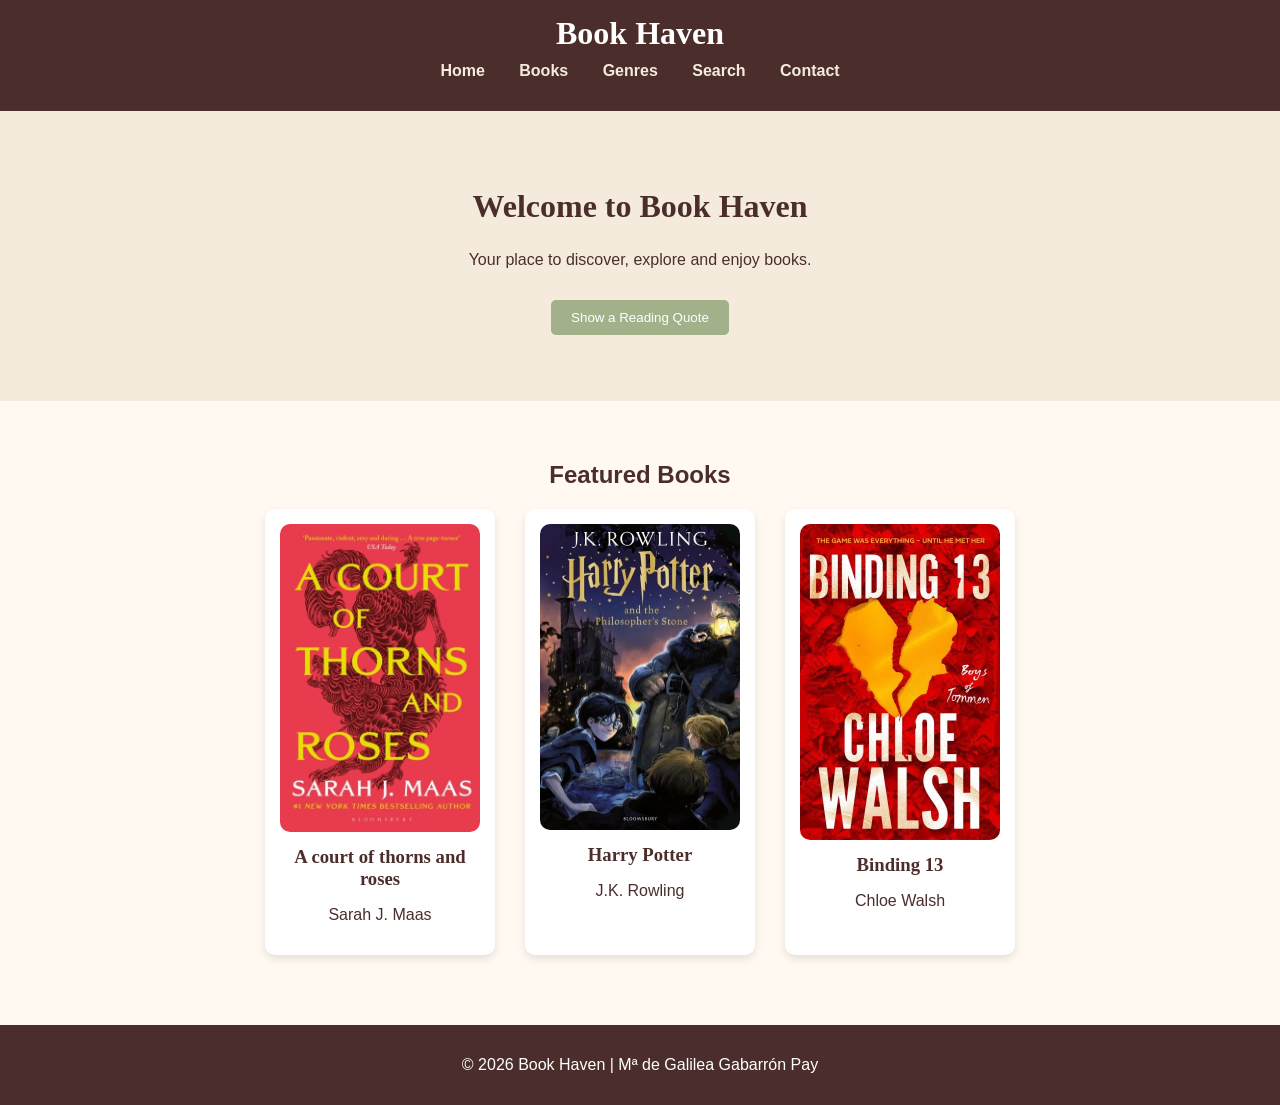
==== index.html @ 888a3313 "Add files via upload" ====
<!DOCTYPE html>
<html lang="en">
<head>
    <meta charset="UTF-8">
    <meta name="viewport" content="width=device-width, initial-scale=1.0">

    <title>Book Haven - Home</title>
    <meta name="description" content="Discover amazing books, explore genres and find your next favorite read at Book Haven.">

    <link rel="stylesheet" href="style.css">
</head>

<body>

    <header>
        <h1>Book Haven</h1>
        <nav>
            <ul>
                <li><a href="index.html">Home</a></li>
                <li><a href="books.html">Books</a></li>
                <li><a href="genres.html">Genres</a></li>
                <li><a href="search.html">Search</a></li>
                <li><a href="contact.html">Contact</a></li>
            </ul>
        </nav>
    </header>

    <section class="hero">
        <h2>Welcome to Book Haven</h2>
        <p>Your place to discover, explore and enjoy books.</p>
        <button onclick="showQuote()">Show a Reading Quote</button>
        <p id="quote"></p>
    </section>

    <section class="featured">
        <h2>Featured Books</h2>

        <div class="book-container">

            <div class="book">
                <img src="images/book1.jpg" alt="Book cover">
                <h3>A court of thorns and roses</h3>
                <p>Sarah J. Maas</p>
            </div>

            <div class="book">
                <img src="images/book2.webp" alt="Book cover">
                <h3>Harry Potter</h3>
                <p>J.K. Rowling</p>
            </div>

            <div class="book">
                <img src="images/book3.webp" alt="Book cover">
                <h3>Binding 13</h3>
                <p>Chloe Walsh</p>
            </div>

        </div>
    </section>

    <footer>
        <p>© 2026 Book Haven | Mª de Galilea Gabarrón Pay</p>
    </footer>

    <script src="script.js"></script>

</body>
</html>
---- style.css ----
body {
    margin: 0;
    font-family: Arial, sans-serif;
    background-color: #FFF9F2;
    color: #4B2E2B;
}

header {
    background-color: #4B2E2B;
    color: white;
    padding: 15px;
    text-align: center;
}

header h1 {
    margin: 0;
    font-family: Georgia, serif;
}

nav ul {
    list-style: none;
    padding: 0;
    margin-top: 10px;
}

nav ul li {
    display: inline;
    margin: 0 15px;
}

nav ul li a {
    text-decoration: none;
    color: #F5EBDD;
    font-weight: bold;
}

nav ul li a:hover {
    color: #D4A373;
}

.hero {
    text-align: center;
    padding: 50px;
    background-color: #F5EBDD;
}

.hero h2 {
    font-family: Georgia, serif;
    font-size: 32px;
}

.hero button {
    background-color: #A3B18A;
    color: white;
    border: none;
    padding: 10px 20px;
    margin-top: 15px;
    cursor: pointer;
    border-radius: 5px;
}

.hero button:hover {
    background-color: #588157;
}

.featured {
    padding: 40px;
    text-align: center;
}

.book-container {
    display: flex;
    justify-content: center;
    gap: 30px;
    flex-wrap: wrap;
}

.book {
    background-color: white;
    padding: 15px;
    border-radius: 10px;
    width: 200px;
    box-shadow: 0 4px 8px rgba(0, 0, 0, 0.1);
}

.book img {
    width: 100%;
    border-radius: 10px;
}

.book h3 {
    margin: 10px 0 5px 0;
    font-family: Georgia, serif;
}

footer {
    background-color: #4B2E2B;
    color: white;
    text-align: center;
    padding: 15px;
    margin-top: 30px;
}

@media (max-width: 768px) {
    nav ul li {
        display: block;
        margin: 10px 0;
    }

    .book-container {
        flex-direction: column;
        align-items: center;
    }
}
.filters {
    margin-bottom: 20px;
}

.filters button {
    background-color: #A3B18A;
    color: white;
    border: none;
    padding: 10px 15px;
    margin: 5px;
    cursor: pointer;
    border-radius: 5px;
}

.filters button:hover {
    background-color: #588157;
}
/* GENRES PAGE */
.genres-page {
    text-align: center;
    padding: 40px 20px;
}

.accordion-container {
    max-width: 800px;
    margin: 30px auto;
    text-align: left;
}

.accordion {
    background-color: #A3B18A;
    color: white;
    cursor: pointer;
    padding: 15px;
    width: 100%;
    border: none;
    outline: none;
    text-align: left;
    font-size: 18px;
    margin-top: 10px;
    border-radius: 5px;
}

.accordion:hover {
    background-color: #588157;
}

.panel {
    background-color: white;
    display: none;
    padding: 15px;
    border-radius: 5px;
    margin-top: 5px;
    box-shadow: 0 4px 8px rgba(0, 0, 0, 0.1);
}
.search-page {
    text-align: center;
    padding: 40px 20px;
}

.search-box {
    margin: 20px 0;
}

.search-box input {
    padding: 10px;
    width: 250px;
    max-width: 80%;
    border: 1px solid #ccc;
    border-radius: 5px;
    font-size: 16px;
}

.search-box button {
    background-color: #A3B18A;
    color: white;
    border: none;
    padding: 10px 15px;
    margin-left: 10px;
    cursor: pointer;
    border-radius: 5px;
}

.search-box button:hover {
    background-color: #588157;
}

.results-container {
    display: flex;
    flex-wrap: wrap;
    justify-content: center;
    gap: 20px;
}

.result-book {
    background-color: white;
    width: 220px;
    padding: 15px;
    border-radius: 10px;
    box-shadow: 0 4px 8px rgba(0, 0, 0, 0.1);
}

.result-book img {
    width: 100%;
    border-radius: 8px;
}

.result-book h3 {
    font-size: 18px;
    margin: 10px 0 5px 0;
    font-family: Georgia, serif;
}

.result-book p {
    font-size: 14px;
}

.contact-page {
    max-width: 700px;
    margin: 40px auto;
    background-color: white;
    padding: 30px;
    border-radius: 10px;
    box-shadow: 0 4px 8px rgba(0, 0, 0, 0.1);
}

.contact-page h2,
.contact-page p {
    text-align: center;
}

form {
    display: flex;
    flex-direction: column;
}

form label {
    margin-top: 15px;
    margin-bottom: 5px;
    font-weight: bold;
}

form input[type="text"],
form select,
form textarea {
    padding: 10px;
    border: 1px solid #ccc;
    border-radius: 5px;
    font-size: 15px;
}

.radio-group,
.checkbox-group {
    margin-top: 10px;
}

.radio-group label,
.checkbox-group label {
    font-weight: normal;
    margin-right: 15px;
}

form button {
    background-color: #A3B18A;
    color: white;
    border: none;
    padding: 12px;
    margin-top: 20px;
    cursor: pointer;
    border-radius: 5px;
    font-size: 16px;
}

form button:hover {
    background-color: #588157;
}

#formMessage {
    text-align: center;
    margin-top: 20px;
    font-weight: bold;
}
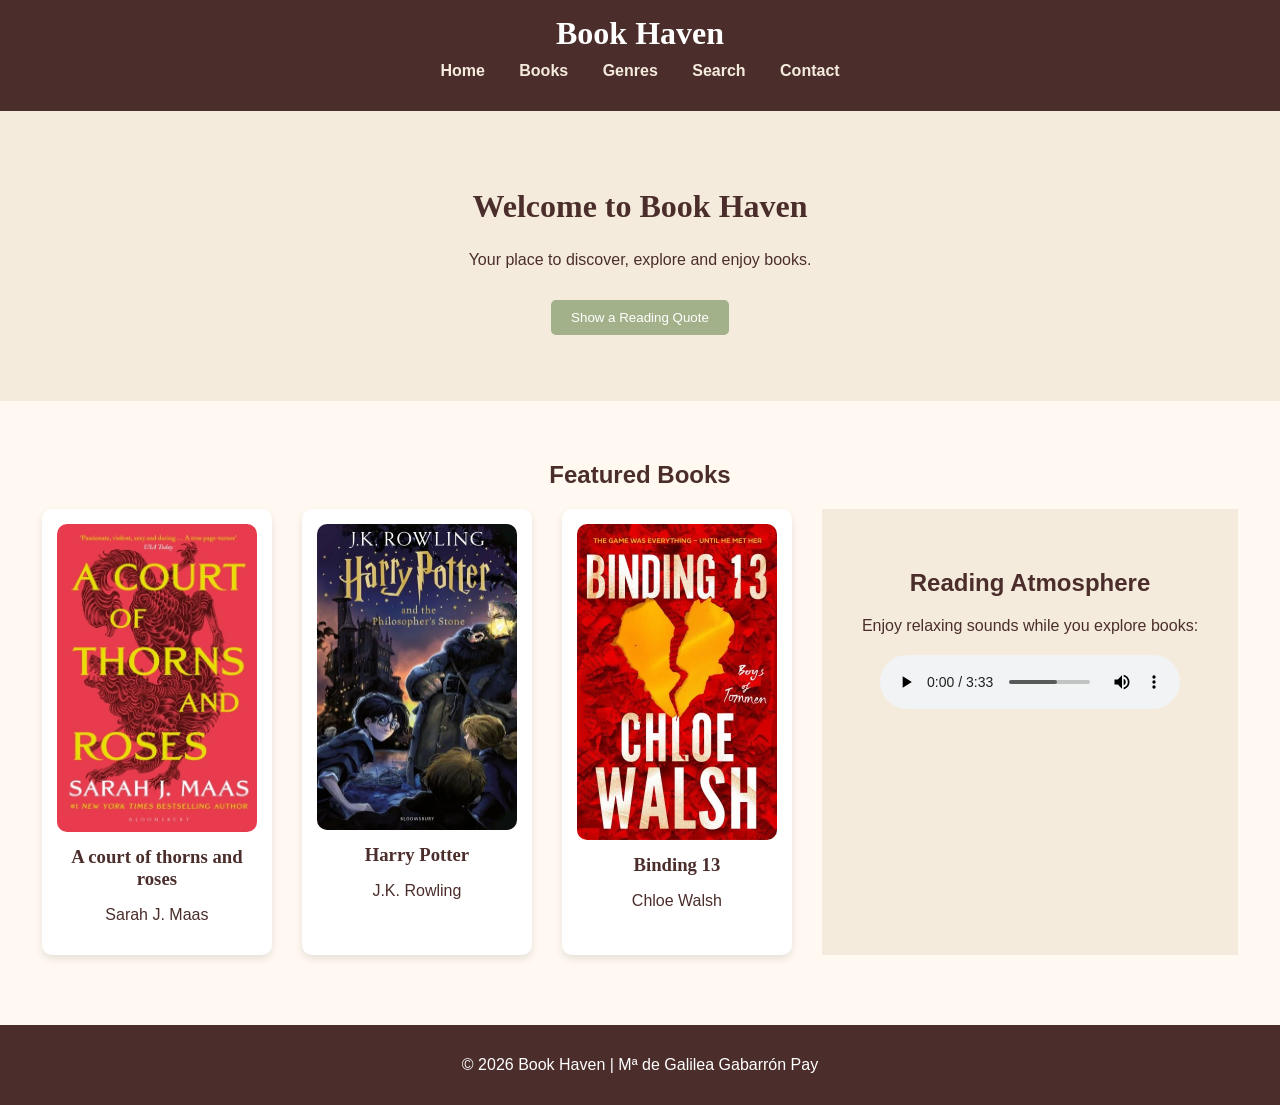
==== commit a959ad7c: "Add files via upload" ====
--- a/index.html
+++ b/index.html
@@ -55,6 +55,15 @@
                 <p>Chloe Walsh</p>
             </div>
 
+            <section class="audio">
+    <h2>Reading Atmosphere</h2>
+    <p>Enjoy relaxing sounds while you explore books:</p>
+
+    <audio controls>
+        <source src="audio/Novo Amor audio.mp3" type="audio/mpeg">
+    </audio>
+</section>
+
         </div>
     </section>
 
--- a/style.css
+++ b/style.css
@@ -293,4 +293,16 @@
     text-align: center;
     margin-top: 20px;
     font-weight: bold;
+}
+.audio {
+    text-align: center;
+    padding: 40px;
+    background-color: #F5EBDD;
+}
+
+.audio audio {
+    display: block;
+    margin: 20px auto;
+    width: 300px;
+    max-width: 90%;
 }
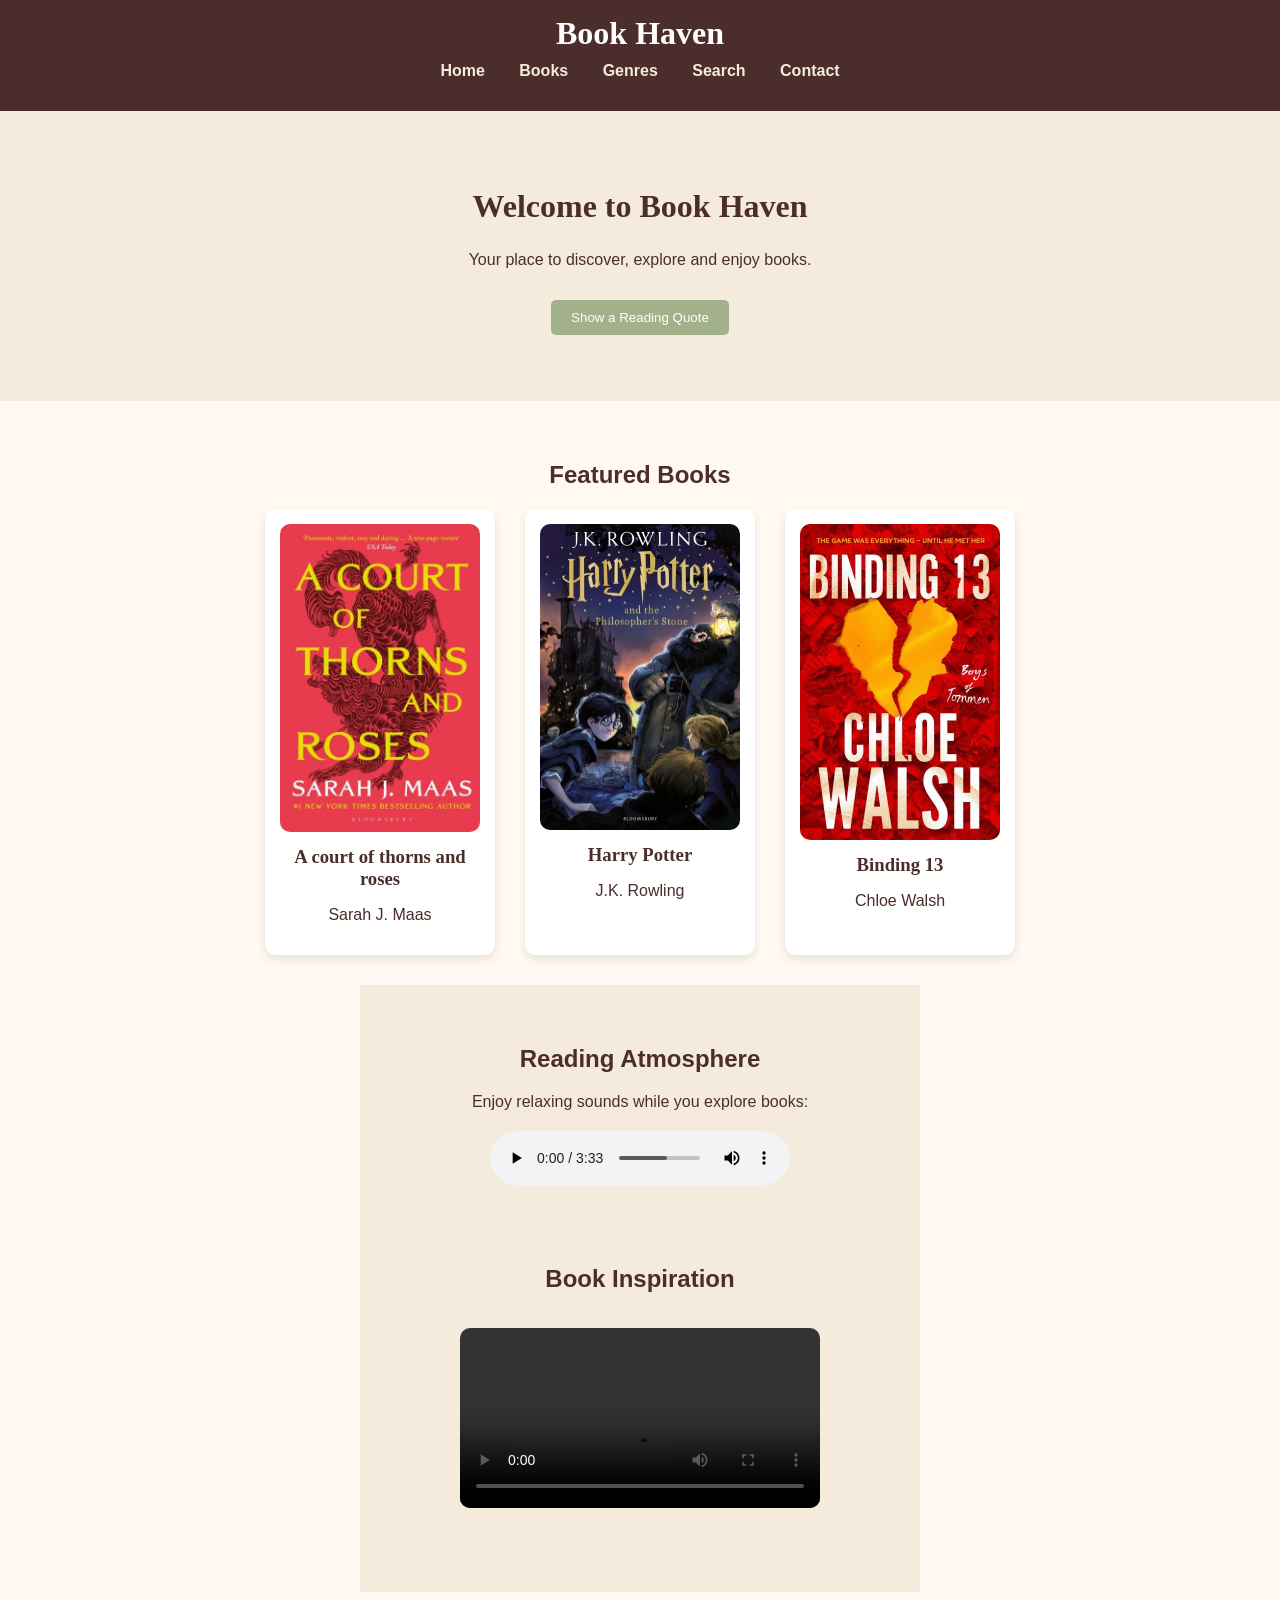
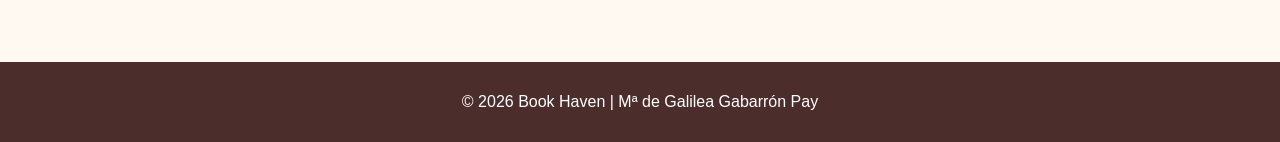
==== commit cd13146f: "Add files via upload" ====
--- a/index.html
+++ b/index.html
@@ -62,6 +62,14 @@
     <audio controls>
         <source src="audio/Novo Amor audio.mp3" type="audio/mpeg">
     </audio>
+
+    <section class="video">
+    <h2>Book Inspiration</h2>
+
+    <video controls width="400">
+        <source src="video/bookvideo.mp4" type="video/mp4">
+    </video>
+</section>
 </section>
 
         </div>
--- a/style.css
+++ b/style.css
@@ -305,4 +305,15 @@
     margin: 20px auto;
     width: 300px;
     max-width: 90%;
+}
+.video {
+    text-align: center;
+    padding: 40px;
+}
+
+.video video {
+    width: 400px;
+    max-width: 90%;
+    border-radius: 10px;
+    margin-top: 15px;
 }
